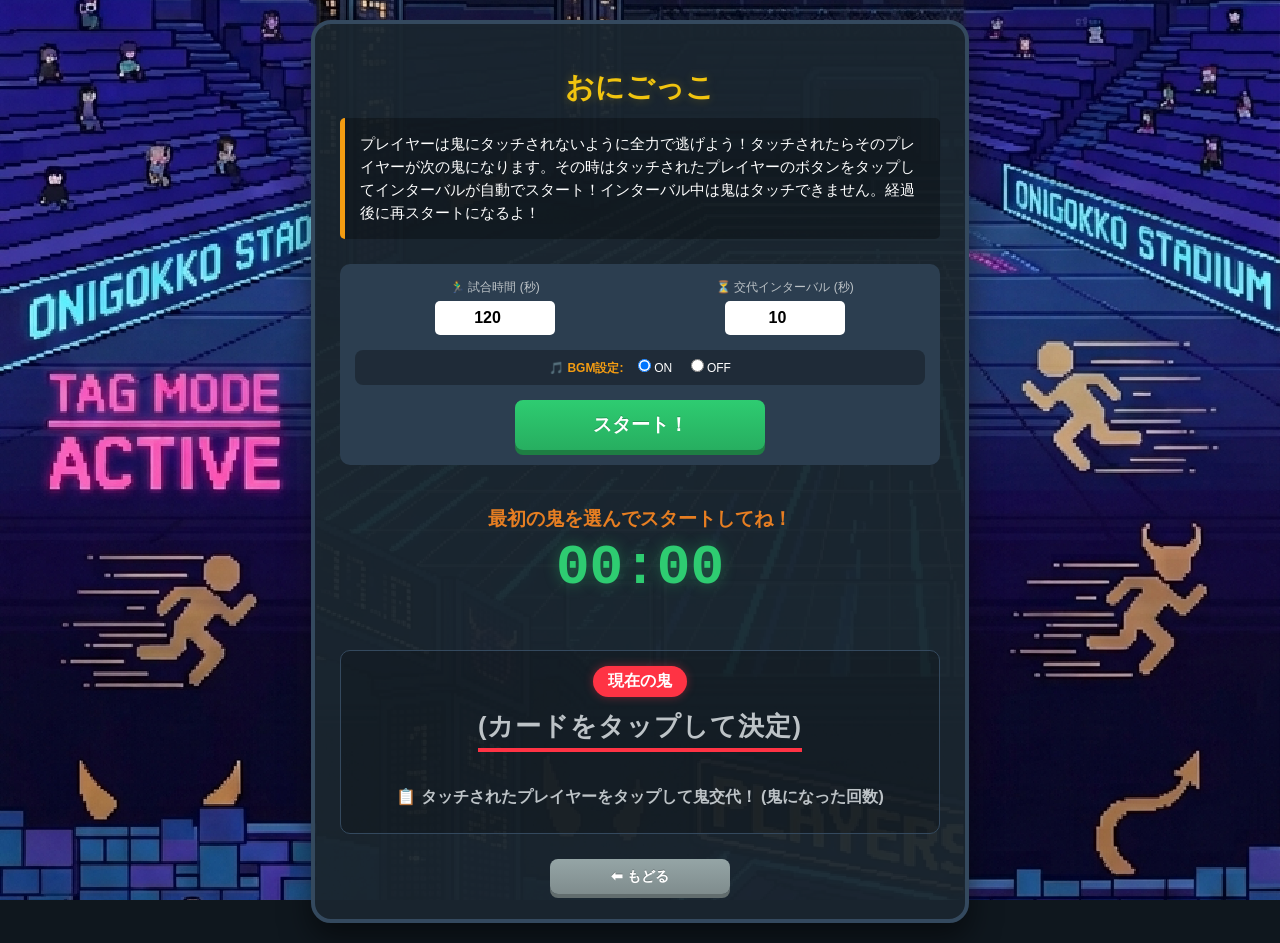
==== game.html @ 700eafcb "Add files via upload" ====
<!DOCTYPE html>
<html lang="ja">
<head>
    <meta charset="UTF-8">
    <meta name="viewport" content="width=device-width, initial-scale=1.0">
    <title>プレイサポートルーム 🏃‍♂️</title>
    <link rel="stylesheet" href="style.css">
    <style>
        body {
            background-color: #0f171e;
            color: #ffffff;
            font-family: 'Helvetica Neue', Arial, sans-serif;
            display: flex;
            justify-content: center;
            align-items: center;
            min-height: 100vh;
            margin: 0;
            padding: 20px;
            box-sizing: border-box;
        }
        .game-container {
            background: rgba(26, 37, 47, 0.95);
            border: 4px solid #34495e;
            border-radius: 20px;
            padding: 25px;
            box-shadow: 0 15px 30px rgba(0,0,0,0.5);
            max-width: 600px;
            width: 100%;
            text-align: center;
            position: relative;
        }
        .game-title {
            color: #f1c40f;
            font-size: 1.8rem;
            margin-bottom: 10px;
            text-shadow: 0 0 10px rgba(241, 196, 15, 0.3);
        }
        .rule-box {
            background: rgba(0,0,0,0.3);
            border-left: 5px solid #f39c12;
            padding: 15px;
            border-radius: 5px;
            text-align: left;
            margin-bottom: 25px;
            font-size: 0.95rem;
            line-height: 1.5;
        }
        .setup-box {
            background: #2c3e50;
            padding: 15px;
            border-radius: 10px;
            margin-bottom: 20px;
        }
        .settings-grid {
            display: grid;
            grid-template-columns: 1fr 1fr;
            gap: 10px;
            margin-bottom: 15px;
            align-items: flex-end;
        }
        .setting-item label {
            display: block;
            font-size: 0.75rem;
            color: #bdc3c7;
            margin-bottom: 5px;
            white-space: nowrap;
            text-align: center;
        }
        .setting-item input {
            width: 100%;
            max-width: 120px;
            margin: 0 auto;
            display: block;
            padding: 8px 4px;
            border-radius: 5px;
            border: none;
            text-align: center;
            font-size: 1rem;
            font-weight: bold;
            box-sizing: border-box;
        }
        
        .status-container {
            display: flex;
            flex-direction: column;
            align-items: center;
            justify-content: center;
            margin: 20px 0;
            min-height: 140px;
            width: 100%;
        }
        .timer-status-top {
            font-size: 1.2rem;
            color: #e67e22;
            font-weight: bold;
            line-height: 1.3;
        }
        .timer-display {
            font-size: 3.5rem;
            font-weight: 900;
            color: #2ecc71;
            margin: 8px 0;
            font-family: monospace;
            text-shadow: 0 0 15px rgba(46, 204, 113, 0.4);
            line-height: 1;
        }
        .timer-status-bottom {
            font-size: 1.2rem;
            color: #e67e22;
            font-weight: bold;
            line-height: 1.3;
        }

        .btn-3d-base {
            border: none;
            font-weight: bold;
            cursor: pointer;
            border-radius: 8px;
            transition: transform 0.05s ease, box-shadow 0.05s ease;
            position: relative;
            outline: none;
            display: inline-flex;
            align-items: center;
            justify-content: center;
        }
        .btn-3d-base:active {
            transform: translateY(4px) !important;
        }

        .btn-start-3d {
            background: linear-gradient(180deg, #2ecc71, #27ae60);
            color: white;
            padding: 12px 30px;
            font-size: 1.2rem;
            width: 100%;
            max-width: 250px;
            box-shadow: 0 5px 0 #1e7e43;
            text-shadow: 0 -1px 0 rgba(0, 0, 0, 0.2);
        }
        .btn-start-3d:hover {
            background: linear-gradient(180deg, #27ae60, #2ecc71);
        }
        .btn-start-3d:active {
            box-shadow: 0 1px 0 #1e7e43 !important;
        }

        .btn-start-3d.stop {
            background: linear-gradient(180deg, #e74c3c, #c0392b) !important;
            box-shadow: 0 5px 0 #962d22 !important;
        }
        .btn-start-3d.stop:hover {
            background: linear-gradient(180deg, #c0392b, #e74c3c) !important;
        }
        .btn-start-3d.stop:active {
            box-shadow: 0 1px 0 #962d22 !important;
        }

        .btn-back-3d {
            background: linear-gradient(180deg, #95a5a6, #7f8c8d);
            color: white;
            padding: 8px 20px;
            font-size: 0.9rem;
            width: 100%;
            max-width: 180px;
            box-shadow: 0 4px 0 #626d6e;
            text-shadow: 0 -1px 0 rgba(0, 0, 0, 0.2);
        }
        .btn-back-3d:hover {
            background: linear-gradient(180deg, #7f8c8d, #95a5a6);
        }
        .btn-back-3d:active {
            box-shadow: 0 1px 0 #626d6e !important;
        }

        .oni-management-box {
            margin-top: 25px;
            background: rgba(0,0,0,0.2);
            padding: 15px;
            border-radius: 10px;
            border: 1px solid #34495e;
        }
        .current-oni-badge {
            background: #ff3344;
            color: white;
            padding: 5px 15px;
            border-radius: 20px;
            font-weight: bold;
            display: inline-block;
            margin-bottom: 12px;
            box-shadow: 0 0 10px rgba(255,51,68,0.4);
        }
        .current-oni-display-wrapper {
            display: inline-block;
            padding-bottom: 4px;
            border-bottom: 4px solid #ff3344;
            margin-bottom: 15px;
            min-width: 140px;
        }
        .member-counter-grid {
            display: grid;
            grid-template-columns: repeat(auto-fill, minmax(110px, 1fr));
            gap: 10px;
            margin-top: 10px;
        }
        .counter-card {
            background: #1a252f;
            border: 2px solid #34495e;
            border-radius: 8px;
            padding: 8px;
            text-align: center;
            cursor: pointer;
            position: relative;
        }
        .counter-card.is-oni {
            border-color: #ff3344;
            background: rgba(255, 51, 68, 0.1);
        }
        
        .counter-count {
            font-size: 1.2rem;
            font-weight: bold;
            color: #f1c40f;
            margin-top: 3px;
            display: block;
        }

        .count-number {
            display: inline-block;
            border-bottom: 3px solid #f1c40f !important;
            padding-bottom: 1px;
            line-height: 1;
        }

        .result-overlay {
            display: none;
            position: fixed;
            top: 0;
            left: 0;
            width: 100vw;
            height: 100vh;
            background: rgba(0, 0, 0, 0.85);
            z-index: 1000;
            justify-content: center;
            align-items: center;
            padding: 20px;
            box-sizing: border-box;
        }
        .result-modal {
            background: #1e272e;
            border: 4px solid #f1c40f;
            border-radius: 20px;
            max-width: 500px;
            width: 100%;
            padding: 25px;
            box-shadow: 0 10px 30px rgba(0, 0, 0, 0.8);
            text-align: center;
            animation: popIn 0.3s ease-out;
            max-height: 90vh;
            overflow-y: auto;
        }
        @keyframes popIn {
            0% { transform: scale(0.9); opacity: 0; }
            100% { transform: scale(1); opacity: 1; }
        }
        .result-title {
            color: #f1c40f;
            font-size: 1.8rem;
            margin-top: 0;
            margin-bottom: 20px;
            text-shadow: 0 0 10px rgba(241, 196, 15, 0.5);
        }
        .result-winners {
            background: rgba(46, 204, 113, 0.1);
            border: 2px solid #2ecc71;
            padding: 12px;
            border-radius: 10px;
            margin-bottom: 12px;
            display: flex;
            flex-direction: column;
            align-items: center;
        }
        .winner-names {
            font-size: 1.3rem;
            font-weight: bold;
            color: #2ecc71;
            margin-top: 5px;
            display: inline-block;
            text-align: left;
            word-break: break-all;
            max-width: 100%;
        }
        .result-mvp {
            background: rgba(241, 196, 15, 0.15);
            border: 2px solid #f1c40f;
            padding: 15px;
            border-radius: 10px;
            margin-bottom: 20px;
            display: flex;
            flex-direction: column;
            align-items: center;
        }
        .mvp-names {
            font-size: 1.7rem;
            font-weight: bold;
            color: #f1c40f;
            margin-top: 5px;
            text-shadow: 0 0 8px rgba(241, 196, 15, 0.4);
            display: inline-block;
            text-align: left;
            word-break: break-all;
            max-width: 100%;
        }
        .result-section-title {
            font-size: 1.1rem;
            color: #bdc3c7;
            margin-top: 15px;
            margin-bottom: 8px;
            text-align: left;
            border-left: 4px solid #34495e;
            padding-left: 8px;
        }
        .history-list {
            background: rgba(0, 0, 0, 0.3);
            padding: 12px;
            border-radius: 8px;
            text-align: left;
            font-size: 0.95rem;
            line-height: 1.6;
            margin-bottom: 15px;
            word-wrap: break-word;
        }
        .history-step {
            display: inline-block;
            background: #c0392b;
            color: white;
            padding: 2px 8px;
            border-radius: 4px;
            font-size: 0.85rem;
            margin: 3px;
        }
        .history-arrow {
            color: #bdc3c7;
            font-weight: bold;
            margin: 0 2px;
        }
        .result-scores {
            background: rgba(0, 0, 0, 0.3);
            padding: 12px;
            border-radius: 8px;
            margin-bottom: 25px;
        }
        .score-row {
            display: flex;
            justify-content: space-between;
            padding: 6px 0;
            border-bottom: 1px dashed #34495e;
            font-size: 0.95rem;
        }
        .score-row:last-child {
            border-bottom: none;
        }
    </style>
    <script src="game-common.js" defer></script>
    <script src="game-normal.js" defer></script>
</head>
<body>

    <!-- 🎵 BGM用オーディオタグ -->
    <audio id="bgm-horror" src="horror-bgm.mp3" loop preload="auto"></audio>
    
    <!-- 🔊 カウントダウン効果音用オーディオタグ -->
    <audio id="se-count" src="interval-count.mp3" preload="auto"></audio>

    <div class="game-container">
        <h1 id="game-title" class="game-title">おにごっこ</h1>
        
        <div id="rule-box" class="rule-box"></div>

        <div id="setup-box" class="setup-box">
            <div class="settings-grid">
                <div class="setting-item">
                    <label>🏃‍♂️ 試合時間 (秒)</label>
                    <input type="number" id="input-game-time" value="180" min="10">
                </div>
                <div class="setting-item">
                    <label>⏳ 交代インターバル (秒)</label>
                    <input type="number" id="input-interval-time" value="10" min="0">
                </div>
            </div>

            <!-- 🎵 BGM ON/OFF 切り替えスイッチ -->
            <div class="setting-item" style="margin-bottom: 15px; text-align: center; background: rgba(0,0,0,0.3); padding: 8px; border-radius: 8px;">
                <label style="font-weight: bold; color: #f39c12; margin-right: 10px; display: inline;">🎵 BGM設定:</label>
                <label style="cursor: pointer; margin-right: 15px; color: #fff; display: inline;">
                    <input type="radio" name="bgm-toggle" value="on" checked style="width: auto; display: inline;"> ON
                </label>
                <label style="cursor: pointer; color: #fff; display: inline;">
                    <input type="radio" name="bgm-toggle" value="off" style="width: auto; display: inline;"> OFF
                </label>
            </div>

            <button id="btn-start" class="btn-3d-base btn-start-3d" onclick="toggleGame()">スタート！</button>
        </div>

        <div class="status-container">
            <div class="timer-status-top" id="timer-status-top">最初の鬼を選んでスタートしてね！</div>
            <div class="timer-display" id="timer-display">00:00</div>
            <div class="timer-status-bottom" id="timer-status-bottom"></div>
        </div>

        <div class="oni-management-box">
            <div>
                <span class="current-oni-badge">現在の鬼</span><br>
                <div class="current-oni-display-wrapper">
                    <div id="current-oni-name" style="font-size: 1.6rem; font-weight: bold; color: #ff3344; letter-spacing: 1px;">
                        (下のカードをタップして決定)
                    </div>
                </div>
            </div>
            
            <h3 style="font-size: 1rem; color: #bdc3c7; margin-top: 20px; margin-bottom: 5px;">
                📋 タッチされたプレイヤーをタップして鬼交代！ (鬼になった回数)
            </h3>
            <div id="counter-grid" class="member-counter-grid"></div>
        </div>

        <button type="button" class="btn-3d-base btn-back-3d" style="margin-top: 25px;" onclick="location.href='index.html'">
            ⬅ もどる
        </button>
    </div>

    <div id="result-overlay" class="result-overlay">
        <div class="result-modal">
            <h2 class="result-title">🏆 結果発表 🏆</h2>
            
            <div class="result-winners" style="padding: 15px;">
                <div style="font-size: 1.1rem; color: #2ecc71; font-weight: bold; margin-bottom: 2px;">🏃‍♂️ 逃げ切り勝者</div>
                <div style="font-size: 0.8rem; color: #27ae60; margin-bottom: 10px;">（最後の鬼以外の全員）</div>
                
                <div style="border-top: 2px dashed rgba(46, 204, 113, 0.4); margin: 0 15px 12px 15px; width: 90%;"></div>
                
                <div id="result-winner-names" class="winner-names" style="font-size: 1.5rem;">-</div>
            </div>

            <div class="result-mvp" style="padding: 15px;">
                <div style="font-size: 1.1rem; color: #f1c40f; font-weight: bold; margin-bottom: 2px;">👑 最優秀逃げ切り賞</div>
                <div style="font-size: 0.8rem; color: #f39c12; margin-bottom: 10px;">（最も鬼になった回数が少ない！）</div>
                
                <div style="border-top: 2px dashed rgba(241, 196, 15, 0.4); margin: 0 15px 12px 15px; width: 90%;"></div>
                
                <div id="result-mvp-names" class="mvp-names" style="font-size: 1.7rem;">-</div>
            </div>

            <div class="result-section-title">📜 鬼になった順番（歴史）</div>
            <div id="result-history" class="history-list"></div>

            <div class="result-section-title">📊 鬼になった回数</div>
            <div id="result-scores" class="result-scores"></div>

            <button class="btn-3d-base btn-start-3d" style="max-width: 200px;" onclick="closeResultModal()">閉じる</button>
        </div>
    </div>

</body>
</html>
---- style.css ----
/* ==========================================
   アプリ全体の基本デザイン
   ========================================== */
body {
    /* 🔽 シャープで読みやすいフォント */
    font-family: 'Helvetica Neue', Arial, sans-serif;
    
    /* 🏟️ ドット絵スタジアム背景を画面いっぱいに表示する設定 */
    background-image: url('background.png'); 
    background-size: cover;          /* 画面の縦横比に合わせて隙間なく引き伸ばす */
    background-position: center;     /* 画面が狭くなっても常に画像の中央を基準にする */
    background-attachment: fixed;    /* スクロールしても背景だけは固定する */
    image-rendering: pixelated;      /* ドット絵がボヤけずクッキリ表示されるおまじない */
    
    color: #c5c6c7;
    margin: 0;
    padding: 20px;
    display: flex;
    justify-content: center;
    align-items: center;
    min-height: 100vh;
}

#app {
    background-color: rgba(15, 12, 41, 0.8); 
    border-radius: 16px;
    padding: 30px;
    width: 100%;
    max-width: 700px;
    
    box-shadow: 0 10px 30px rgba(0, 0, 0, 0.7);
    box-sizing: border-box;
}

/* 🎮 作成された画像ロゴのレスポンシブ設定 */
h1.logo-container {
    margin-top: 0;
    margin-bottom: 25px;
    text-align: center;
    display: flex;
    justify-content: center;
    align-items: center;
    background: transparent;
    border: none;
    overflow: visible;
}

/* 👹 ロゴ画像本体のクオリティ向上設定 */
.main-title-logo {
    width: 100%;
    max-width: 450px;
    height: auto;
    object-fit: contain;
    flex-shrink: 0;
    image-rendering: -moz-crisp-edges;
    image-rendering: -webkit-crisp-edges;
    image-rendering: pixelated;
    image-rendering: crisp-edges;
}

h2 {
    color: #f39c12;
    font-size: 1.3rem;
    border-bottom: 2px solid #f39c12;
    padding-bottom: 8px;
    margin-top: 0;
    letter-spacing: 0.5px;
}

h3 {
    font-size: 1rem;
    color: #a4a5a6;
    margin-top: 20px;
}

/* 入力エリア ＆ 各セクションのグループ背景 */
.setup-section, .oni-section, .players-section {
    background: #151a21;
    padding: 20px;
    border-radius: 12px;
    margin-bottom: 20px;
    box-sizing: border-box;
}

.input-group input {
    width: 100%;
    padding: 12px;
    background-color: #0b0c10;
    border: 1px solid #f39c12;
    border-radius: 6px;
    color: white;
    font-size: 1rem;
    box-sizing: border-box;
}

/* 👥 キャラクター選択グリッド */
.char-grid {
    display: grid;
    grid-template-columns: repeat(auto-fill, minmax(80px, 1fr));
    gap: 12px;
    margin: 15px 0;
    padding: 10px;
    background: #0b0c10;
    border-radius: 8px;
    min-height: 90px;
}

/* キャラ選択のカード外枠 */
.char-card {
    background: #1f2833;
    border: 2px solid #0b111e;
    border-radius: 8px;
    aspect-ratio: 1 / 1;
    cursor: pointer;
    display: flex;
    align-items: center;
    justify-content: center;
    transition: all 0.2s ease;
    overflow: hidden;
    position: relative;
    box-sizing: border-box;
}

.char-card:hover {
    border-color: #f39c12;
    transform: translateY(-2px);
}

.char-card.selected {
    border-color: #f1c40f;
    box-shadow: 0 0 15px #f1c40f;
    transform: scale(1.05);
}

.char-card img {
    width: 64px !important;
    height: 64px !important;
    object-fit: contain !important;
    display: block;
    margin: 0 auto;
    image-rendering: pixelated !important;
    image-rendering: crisp-edges !important;
}

/* ボタン関係 */
.main-button {
    width: 100%;
    padding: 14px;
    background: #f39c12;
    color: #0b0c10;
    border: none;
    border-radius: 6px;
    font-size: 1.1rem;
    font-weight: bold;
    cursor: pointer;
    transition: background 0.2s;
}

.main-button:hover {
    background: #f1c40f;
    box-shadow: 0 0 15px rgba(241, 196, 15, 0.5);
}

/* ==========================================
   🧰 自作イラスト（鬼の顔）＆ オニ選出セクション
   ========================================== */
.oni-section {
    text-align: center;
    /* 🔽 【大画面対応】どんな画面幅でも中身が必ず「縦に一列」かつ「中央揃え」になるように指定 */
    display: flex;
    flex-direction: column;
    align-items: center;
    justify-content: center;
}

/* 「鬼をきめよう！」ボタン（改行・はみ出しを防ぐ設定は維持） */
.oni-section > p {
    color: #f1c40f !important;
    font-weight: bold;
    margin: 0 auto 20px auto;
    padding: 10px 24px;
    background-color: #0b0c10;      
    border: 1px solid #f39c12;       
    border-radius: 20px;            
    display: inline-block;          
    max-width: 95%;                 
    white-space: nowrap;            
    overflow: hidden;               
    text-overflow: ellipsis;        
    font-size: clamp(0.9rem, 4.5vw, 1.2rem); 
    box-sizing: border-box;
}

/* 「🎰 スロットを回す！」ボタン用の個別幅調整 */
#btn-open-slot {
    max-width: 280px;
    width: 100%;
}

.slot-machine-wrapper {
    display: flex;
    align-items: center;
    justify-content: center;
    gap: 20px;
    margin: 20px auto;
    max-width: 450px;
    position: relative;
}

/* 👹 鬼の顔コンテナ */
.treasure-chest-container {
    position: relative;
    width: 100%;
    max-width: 280px;
    aspect-ratio: 13 / 12;
    z-index: 1;
}

/* 自作した鬼の顔イラスト */
.chest-image-bg {
    width: 100%;
    height: 100%;
    object-fit: contain;
    position: absolute;
    top: 0;
    left: 0;
    z-index: 4;
    pointer-events: none; 
    image-rendering: pixelated;
}

/* 🎰 スロット窓の配置用ラッパー */
.slot-window-wrapper {
    position: absolute;
    top: 26%;       
    left: 15%;     
    width: 70%;   
    height: 50%;   
    z-index: 2;
    overflow: hidden;
    border-radius: 4px;
}

/* 🎰 のぞき窓本体 */
.slot-window {
    background: #000000; 
    width: 100%;
    height: 100%;
    display: flex;
    align-items: center;
    justify-content: center;
    box-shadow: inset 0 5px 10px rgba(0,0,0,0.8);
    box-sizing: border-box;
}

/* 🎰 縦に回転するリール本体 */
.slot-reel {
    display: flex;
    flex-direction: column;
    align-items: center;
    justify-content: center;
    gap: 0; 
    width: 60%; 
    position: absolute;
    top: 0;
    box-sizing: border-box;
}

/* リール内の各プレイヤー枠 */
.reel-item {
    display: flex;
    flex-direction: column;
    align-items: center;
    justify-content: center;
    height: 70px;
    width: 100%;
    background-color: #ffffff; 
    flex-shrink: 0;
    box-sizing: border-box;
}

.reel-item img {
    width: 44px !important;  
    height: 44px !important;
    object-fit: contain !important;
    image-rendering: pixelated !important;
    image-rendering: crisp-edges !important;
}

.reel-item .slot-name {
    font-size: 0.75rem; 
    font-weight: bold;
    color: #1f2833; 
    margin-top: 2px;
    white-space: nowrap; 
}

/* READY文字の初期表示 */
#slot-display-name {
    color: #7f8c8d;
    font-size: 1.1rem;
    font-weight: bold;
    width: 100%;
    height: 100%;
    display: flex;
    align-items: center;
    justify-content: center;
    background: #000000; 
}

/* ==========================================
   🚀 レバーの設定
   ========================================== */
.lever-container {
    position: relative;
    width: 50px;
    height: 140px;
    display: flex;
    flex-direction: column;
    align-items: center;
    z-index: 5; 
}

.lever-base {
    position: absolute;
    bottom: 25px;
    width: 42px;
    height: 42px;
    background: linear-gradient(135deg, #d4af37, #aa7c11);
    border: 3px solid #5c3a21;
    border-radius: 50%;
    box-shadow: 0 4px 8px rgba(0,0,0,0.5);
    z-index: 7;
}

.lever-shaft {
    position: absolute;
    bottom: 45px;
    width: 10px;
    height: 85px;
    background: linear-gradient(to right, #f1c40f, #f39c12, #d4af37);
    border-radius: 5px;
    transform-origin: bottom center;
    transform: rotate(0deg);
    transition: transform 0.15s ease-in-out;
    cursor: pointer;
    z-index: 6;
}

.lever-ball {
    position: absolute;
    top: -24px;
    left: -12px;
    width: 34px;
    height: 34px;
    background: radial-gradient(circle at 30% 30%, #e67e22, #d35400, #800000);
    border-radius: 50%;
    box-shadow: 0 5px 10px rgba(0,0,0,0.4);
}

.lever-shaft.pulled {
    transform: rotateX(60deg) scaleY(0.5) translateY(40px);
}

/* ==========================================
   確定演出
   ========================================== */
.oni-result-box {
    margin-top: 25px;
    font-weight: bold;
    color: #e74c3c;
    min-height: 50px;
    display: flex;
    align-items: center;
    justify-content: center;
    gap: 12px;
    width: 100%;
    box-sizing: border-box;
    white-space: nowrap;
    overflow: hidden;
    text-overflow: ellipsis;
    font-size: clamp(1.05rem, 4.2vw, 1.5rem) !important; 
}

.oni-announced {
    display: flex;
    align-items: center;
    justify-content: center;
    gap: 10px;
    width: 100%;
    max-width: 100%;
    animation: popIn 0.5s cubic-bezier(0.175, 0.885, 0.32, 1.275) forwards;
}

.oni-announced img {
    width: 44px !important;
    height: 44px !important;
    object-fit: contain !important;
    image-rendering: pixelated !important;
    image-rendering: crisp-edges !important;
    flex-shrink: 0;
}

@keyframes popIn {
    0% { transform: scale(0); opacity: 0; }
    100% { transform: scale(1); opacity: 1; }
}

.hit-shake {
    animation: shake 0.4s ease-in-out;
}

@keyframes shake {
    0%, 100% { transform: translateX(0); }
    20%, 60% { transform: translateX(-6px) rotate(-1deg); }
    40%, 80% { transform: translateX(6px) rotate(1deg); }
}

.flash-effect {
    position: fixed;
    top: 0;
    left: 0;
    width: 100vw;
    height: 100vh;
    background: white;
    opacity: 0;
    pointer-events: none;
    z-index: 9999;
}

.flash-effect.trigger-flash {
    animation: flashAnim 0.4s ease-out;
}

@keyframes flashAnim {
    0% { opacity: 0.8; }
    100% { opacity: 0; }
}

/* 下部の参加メンバー一覧のアイコン */
.player-list img {
    width: 32px !important;
    height: 32px !important;
    object-fit: contain !important;
    image-rendering: pixelated !important;
    image-rendering: crisp-edges !important;
}

.player-list {
    margin-top: 15px;
}

/* -----------------------------------------------------------
   👹 次へ進むアクションボタン（おにごっこレッド版）
----------------------------------------------------------- */
.navigation-area {
    margin-top: 30px;
    margin-bottom: 20px;
    text-align: center;
    width: 100%;
}

.btn-next-step {
    background: linear-gradient(180deg, #ff4757, #ff6b81);
    color: #ffffff;
    font-size: clamp(1.1rem, 4vw, 1.4rem);
    font-weight: bold;
    padding: 14px 35px;
    border: none;
    border-radius: 50px;
    cursor: pointer;
    box-shadow: 0px 6px 0px #b32d38, 0px 10px 15px rgba(0, 0, 0, 0.4);
    transition: all 0.1s ease;
    display: inline-flex;
    align-items: center;
    gap: 10px;
}

.btn-next-step span {
    text-shadow: -1px -1px 0 #b32d38, 1px -1px 0 #b32d38, -1px 1px 0 #b32d38, 1px 1px 0 #b32d38;
}

.arrow-icon {
    font-style: normal;
    display: inline-block;
    animation: bounceRight 0.6s infinite alternate;
}

@keyframes bounceRight {
    0% { transform: translateX(0); }
    100% { transform: translateX(4px); }
}

.btn-next-step:active {
    transform: translateY(4px);
    box-shadow: 0px 2px 0px #b32d38, 0px 4px 10px rgba(0, 0, 0, 0.6);
}

/* -----------------------------------------------------------
   🏃‍♂️ おにごっこ種類選択エリア
----------------------------------------------------------- */
.game-selection-section {
    animation: fadeIn 0.4s ease-out;
}

@keyframes fadeIn {
    from { opacity: 0; transform: translateY(10px); }
    to { opacity: 1; transform: translateY(0); }
}

.game-card-grid {
    display: grid;
    grid-template-columns: repeat(auto-fit, minmax(250px, 1fr));
    gap: 20px;
    margin-top: 20px;
    margin-bottom: 30px;
}

.game-card {
    background: #1a252f;
    border: 3px solid #34495e;
    border-radius: 15px;
    padding: 20px;
    text-align: center;
    box-shadow: 0 6px 12px rgba(0,0,0,0.3);
    transition: transform 0.2s;
}

.game-card:hover {
    transform: translateY(-4px);
    border-color: #00daff;
}

.game-card-icon {
    font-size: 3rem;
    margin-bottom: 10px;
}

.game-card h3 {
    color: #00daff;
    margin-top: 0;
    margin-bottom: 10px;
    font-size: 1.3rem;
}

.game-card p {
    color: #bdc3c7;
    font-size: 0.9rem;
    line-height: 1.5;
    margin-bottom: 20px;
    min-height: 4.5em;
}

.select-game-btn {
    background: linear-gradient(180deg, #e67e22, #d35400);
    color: white;
    border: none;
    padding: 10px 20px;
    border-radius: 8px;
    font-weight: bold;
    cursor: pointer;
    width: 100%;
    box-shadow: 0 4px 0 #a04000;
}

.select-game-btn:active {
    transform: translateY(2px);
    box-shadow: 0 2px 0 #a04000;
}

.btn-back {
    background: #7f8c8d;
    color: white;
    border: none;
    padding: 10px 20px;
    border-radius: 8px;
    cursor: pointer;
    font-weight: bold;
    margin-top: 10px;
}

/* ==========================================
   🚨 枠線（border）消去用オーバーライド設定
   ========================================== */

/* 1. 「👑 鬼をきめよう！」の枠線を消す */
.oni-section > p {
    border: none !important;
    outline: none !important;
    box-shadow: none !important;
}

/* 2. JavaScriptで動的に生成される「鬼は【〜】に決定！」内の枠線を強制作消去 */
#oni-result,
#oni-result *,
.oni-result-box,
.oni-result-box * {
    border: none !important;
    outline: none !important;
    box-shadow: none !important;
}
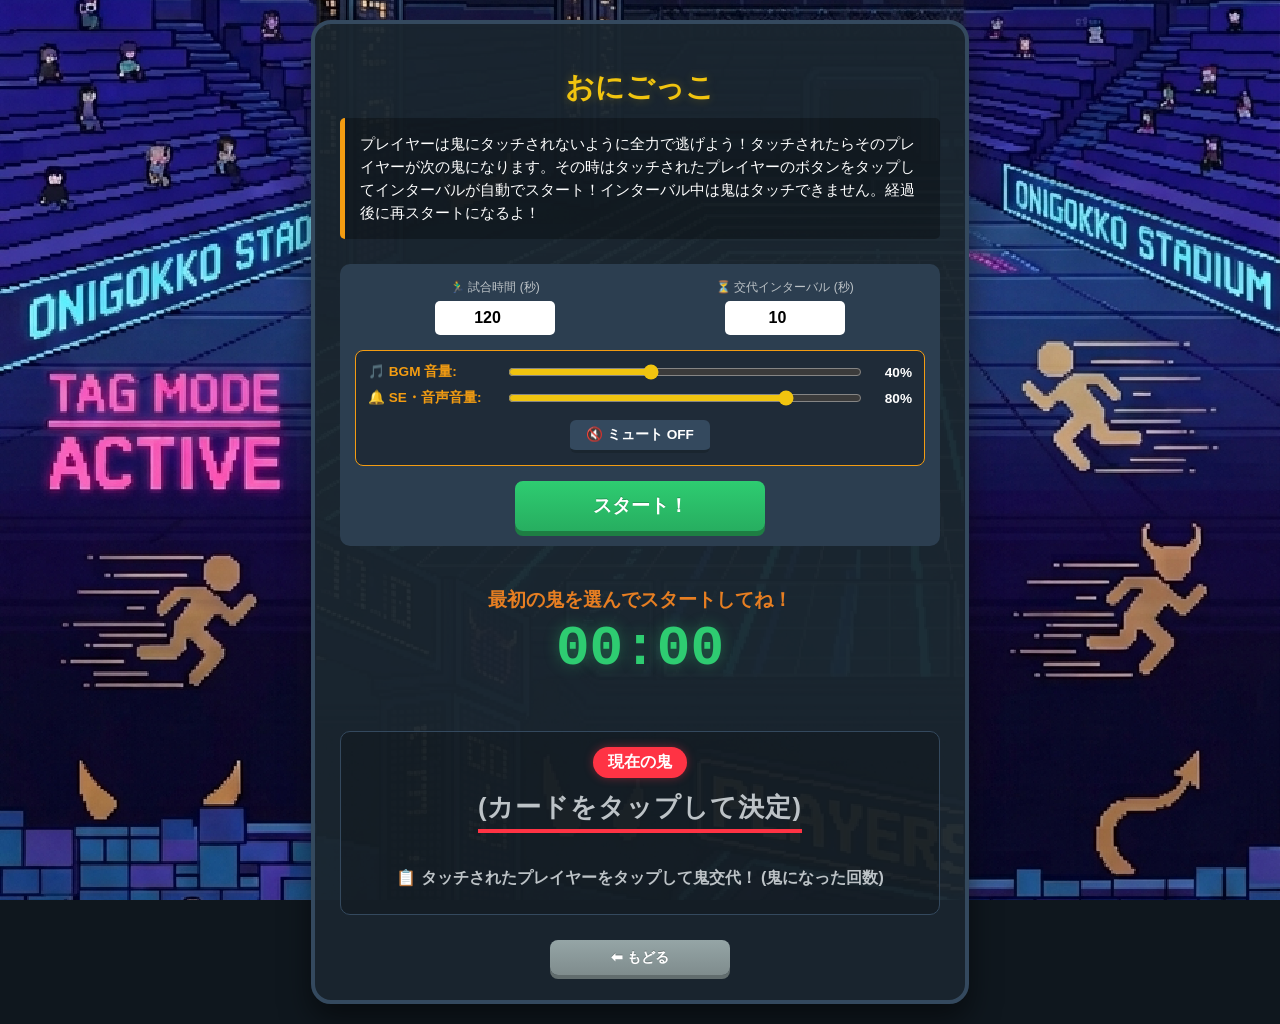
==== commit e907cd9d: "Add files via upload" ====
--- a/game.html
+++ b/game.html
@@ -80,6 +80,64 @@
             box-sizing: border-box;
         }
         
+        /* 🔊 音設定パネル用のスタイル */
+        .sound-settings-box {
+            background: rgba(0, 0, 0, 0.3);
+            border: 1px solid #f39c12;
+            padding: 12px;
+            border-radius: 8px;
+            margin-bottom: 15px;
+        }
+        .sound-setting-row {
+            display: flex;
+            align-items: center;
+            justify-content: space-between;
+            margin-bottom: 8px;
+            font-size: 0.85rem;
+        }
+        .sound-setting-row:last-child {
+            margin-bottom: 0;
+            justify-content: center;
+        }
+        .sound-setting-row label {
+            color: #f39c12;
+            font-weight: bold;
+            width: 130px; /* 💡 ラベル幅を広げて重なりを解消 */
+            white-space: nowrap;
+            text-align: left;
+            flex-shrink: 0;
+        }
+        .sound-setting-row input[type="range"] {
+            flex: 1;
+            margin: 0 10px;
+            accent-color: #f1c40f;
+            cursor: pointer;
+            min-width: 0;
+        }
+        .sound-val-text {
+            color: #fff;
+            width: 40px;
+            text-align: right;
+            font-weight: bold;
+            flex-shrink: 0;
+        }
+        .btn-mute-3d {
+            background: #34495e;
+            color: #fff;
+            border: none;
+            border-bottom: 3px solid #1a252f;
+            padding: 6px 16px;
+            border-radius: 6px;
+            cursor: pointer;
+            font-size: 0.85rem;
+            font-weight: bold;
+            margin-top: 5px;
+        }
+        .btn-mute-3d:active {
+            transform: translateY(2px);
+            border-bottom-width: 1px;
+        }
+
         .status-container {
             display: flex;
             flex-direction: column;
@@ -388,15 +446,21 @@
                 </div>
             </div>
 
-            <!-- 🎵 BGM ON/OFF 切り替えスイッチ -->
-            <div class="setting-item" style="margin-bottom: 15px; text-align: center; background: rgba(0,0,0,0.3); padding: 8px; border-radius: 8px;">
-                <label style="font-weight: bold; color: #f39c12; margin-right: 10px; display: inline;">🎵 BGM設定:</label>
-                <label style="cursor: pointer; margin-right: 15px; color: #fff; display: inline;">
-                    <input type="radio" name="bgm-toggle" value="on" checked style="width: auto; display: inline;"> ON
-                </label>
-                <label style="cursor: pointer; color: #fff; display: inline;">
-                    <input type="radio" name="bgm-toggle" value="off" style="width: auto; display: inline;"> OFF
-                </label>
+            <!-- 🔊 音声・音量設定パネル -->
+            <div class="sound-settings-box">
+                <div class="sound-setting-row">
+                    <label for="bgm-volume">🎵 BGM 音量:</label>
+                    <input type="range" id="bgm-volume" min="0" max="1" step="0.05" value="0.4">
+                    <span id="bgm-volume-val" class="sound-val-text">40%</span>
+                </div>
+                <div class="sound-setting-row">
+                    <label for="se-volume">🔔 SE・音声音量:</label>
+                    <input type="range" id="se-volume" min="0" max="1" step="0.05" value="0.8">
+                    <span id="se-volume-val" class="sound-val-text">80%</span>
+                </div>
+                <div class="sound-setting-row">
+                    <button id="btn-mute-toggle" class="btn-mute-3d">🔇 ミュート OFF</button>
+                </div>
             </div>
 
             <button id="btn-start" class="btn-3d-base btn-start-3d" onclick="toggleGame()">スタート！</button>
--- a/style.css
+++ b/style.css
@@ -598,4 +598,30 @@
     border: none !important;
     outline: none !important;
     box-shadow: none !important;
+}
+
+/* ==========================================
+   🚫 コピー・ドラッグ防止設定（追記）
+   ========================================== */
+
+/* アプリ全体のテキスト選択（ハイライト）を禁止 */
+body {
+    -webkit-user-select: none; /* Safari / Chrome */
+    -moz-user-select: none;    /* Firefox */
+    -ms-user-select: none;     /* IE / Edge */
+    user-select: none;        /* 標準 */
+}
+
+/* 画像の長押し保存やドラッグ＆ドロップを防止 */
+img {
+    pointer-events: none;
+    -webkit-user-drag: none;
+}
+
+/* ⚠️ 名前入力欄やグループ選択などのフォーム要素は文字入力・操作を許可 */
+input, textarea, select {
+    -webkit-user-select: auto !important;
+    -moz-user-select: auto !important;
+    -ms-user-select: auto !important;
+    user-select: auto !important;
 }
